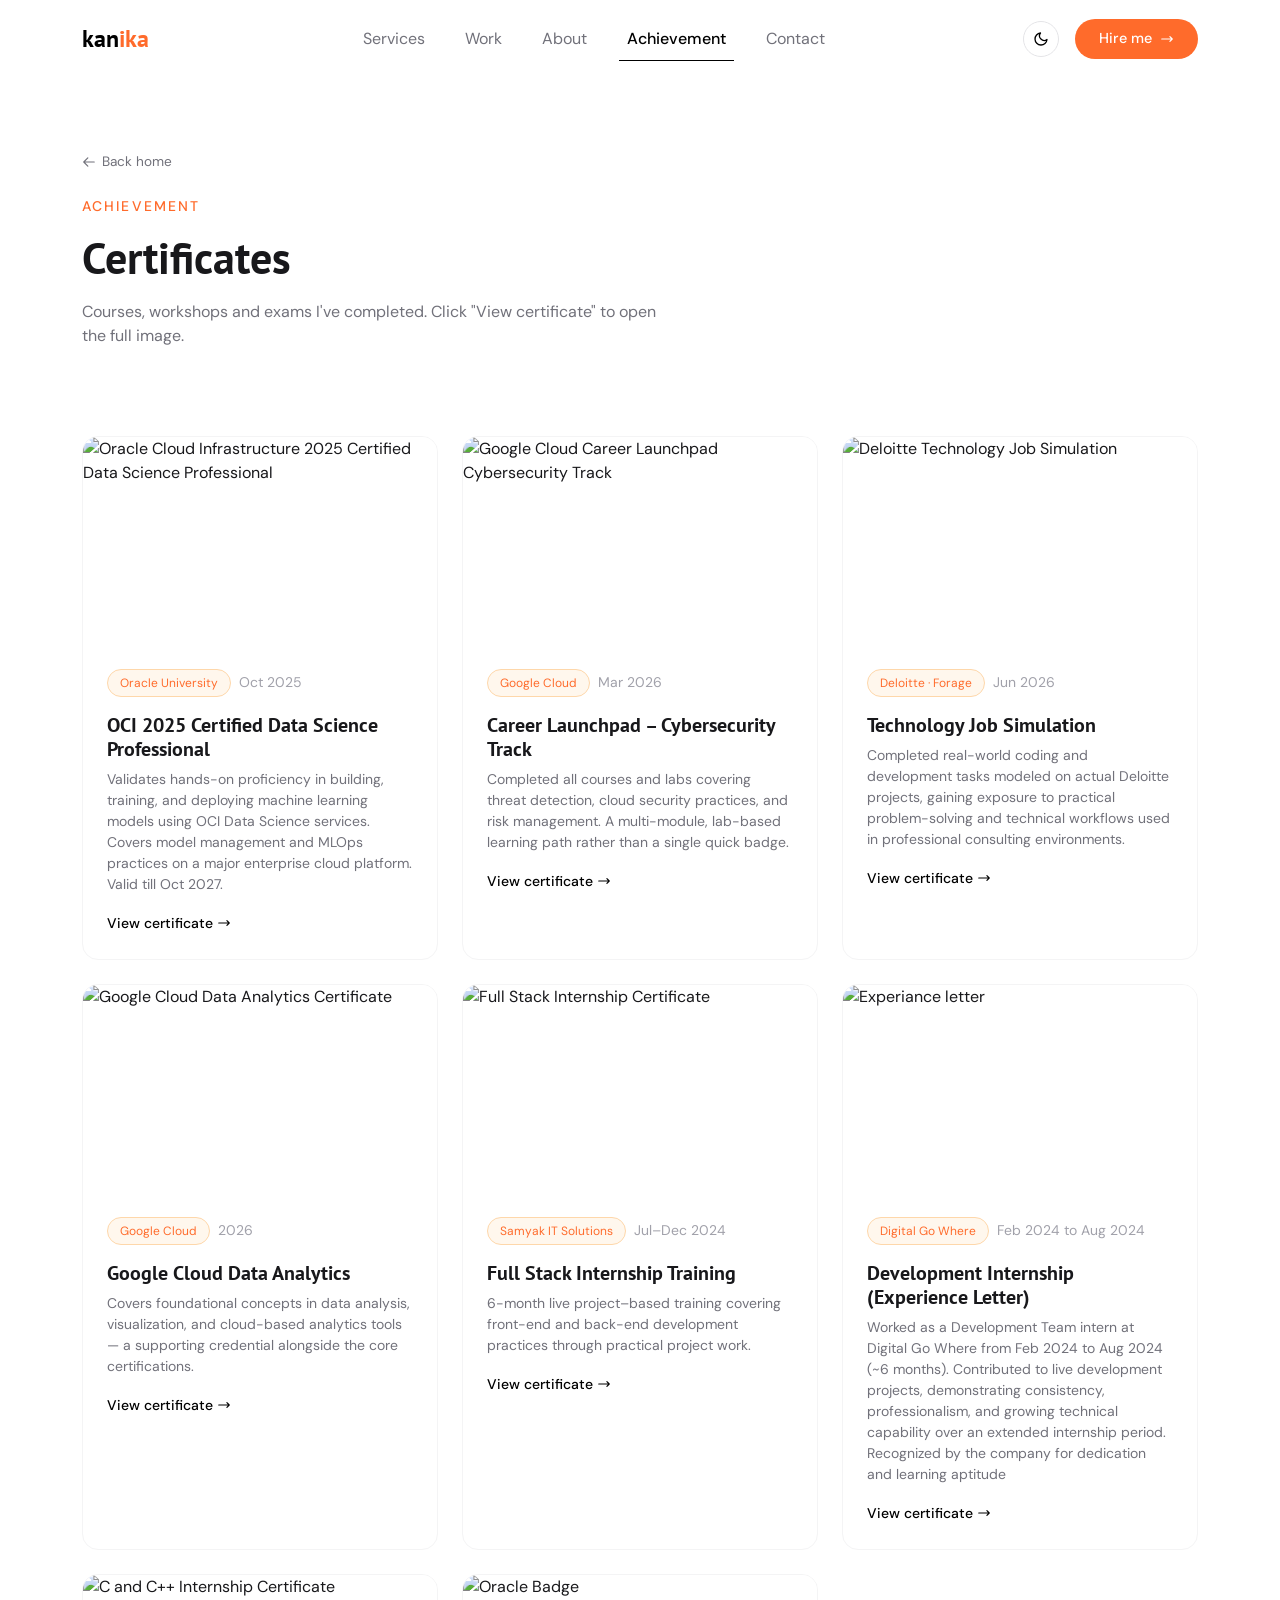
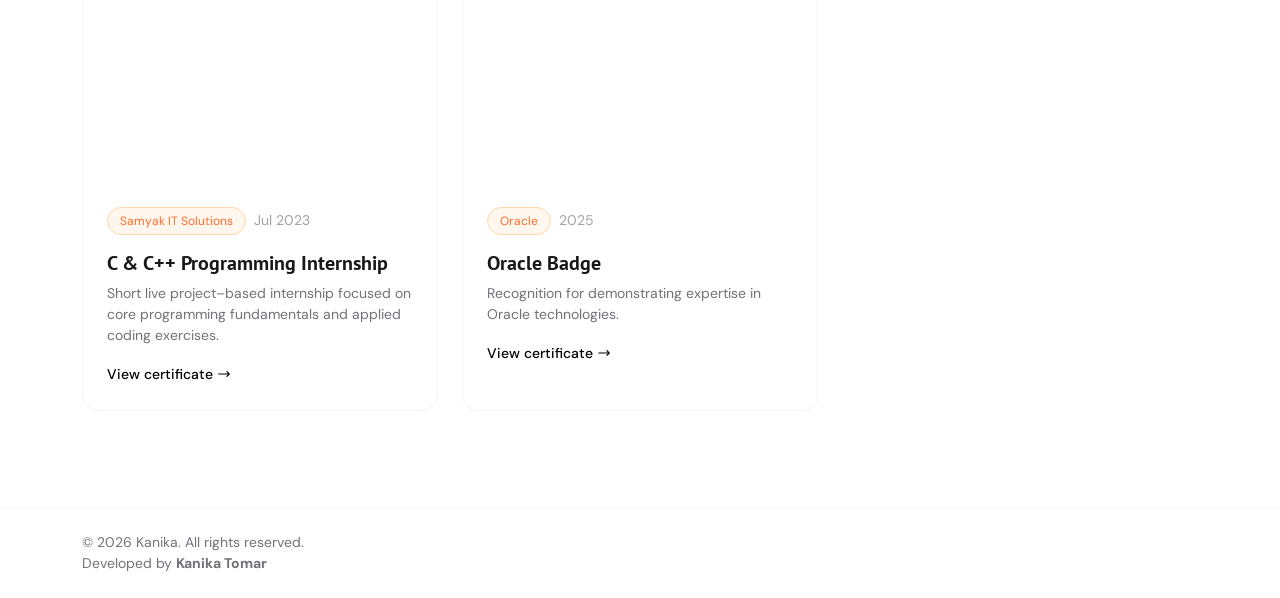
==== frontend/certificates.html @ b63660fa "Portolio improvements" ====
<!DOCTYPE html>
<html lang="en" class="scroll-smooth">
<head>
<meta charset="UTF-8">
<meta name="viewport" content="width=device-width, initial-scale=1.0">
<meta name="description" content="Kanika — Certificates and achievements.">
<meta name="author" content="Kanika">
<title>Certificates — Kanika</title>

<link href="https://cdn.jsdelivr.net/npm/bootstrap@5.3.3/dist/css/bootstrap.min.css" rel="stylesheet">
<link rel="preconnect" href="https://fonts.googleapis.com">
<link rel="preconnect" href="https://fonts.gstatic.com" crossorigin>
<link href="https://fonts.googleapis.com/css2?family=PT+Sans:ital,wght@0,400;0,700;1,400&family=DM+Sans:opsz,wght@9..40,300;9..40,400;9..40,500&display=swap" rel="stylesheet">
<link rel="stylesheet" href="style.css">
</head>

<body>

<!-- ═══ NAV ═══ -->
<header class="navbar-custom" id="mainNav">
  <nav class="navbar navbar-expand-md py-3">
    <div class="container" style="max-width:1140px;">
      <a class="navbar-brand fw-bold fs-4" href="index.html" style="font-family:'PT Sans',sans-serif;">
        <span>kan</span><span class="text-accent">ika</span>
      </a>

      <button class="navbar-toggler border-0 icon-circle" type="button" data-bs-toggle="collapse" data-bs-target="#navMenu" aria-controls="navMenu" aria-expanded="false" aria-label="Toggle menu">
        <svg id="hamOpen" width="16" height="16" fill="none" viewBox="0 0 24 24" stroke="currentColor"><path stroke-linecap="round" stroke-linejoin="round" stroke-width="2" d="M4 6h16M4 12h16M4 18h16"/></svg>
        <svg id="hamClose" width="16" height="16" fill="none" viewBox="0 0 24 24" stroke="currentColor" style="display:none"><path stroke-linecap="round" stroke-linejoin="round" stroke-width="2" d="M6 18L18 6M6 6l12 12"/></svg>
      </button>

      <div class="collapse navbar-collapse" id="navMenu">
        <ul class="navbar-nav mx-auto gap-md-4 gap-3 mt-4 mt-md-0 text-center text-md-start">
          <li class="nav-item"><a class="nav-link nl text-muted-custom" href="index.html#services">Services</a></li>
          <li class="nav-item"><a class="nav-link nl text-muted-custom" href="index.html#work">Work</a></li>
          <li class="nav-item"><a class="nav-link nl text-muted-custom" href="index.html#about">About</a></li>
          <li class="nav-item"><a class="nav-link nl text-muted-custom active" href="index.html#blog">Achievement</a></li>
          <li class="nav-item"><a class="nav-link nl text-muted-custom" href="index.html#contact">Contact</a></li>
        </ul>
        <div class="d-flex d-md-none flex-column align-items-center gap-3 mt-4 pt-3 border-top">
          <a href="index.html#contact" class="btn-accent shimmer">Hire me →</a>
        </div>
      </div>

      <div class="d-flex align-items-center gap-3 order-3">
        <button id="darkToggle" class="icon-circle" aria-label="Toggle dark mode">
          <svg id="iconSun" width="16" height="16" fill="none" viewBox="0 0 24 24" stroke="currentColor"><path stroke-linecap="round" stroke-linejoin="round" stroke-width="2" d="M21 12.79A9 9 0 1111.21 3 7 7 0 0021 12.79z"/></svg>
          <svg id="iconMoon" width="16" height="16" fill="none" viewBox="0 0 24 24" stroke="currentColor" style="display:none"><path stroke-linecap="round" stroke-linejoin="round" stroke-width="2" d="M12 3v1m0 16v1m9-9h-1M4 12H3m15.364-6.364l-.707.707M6.343 17.657l-.707.707M17.657 17.657l-.707-.707M6.343 6.343l-.707-.707M12 8a4 4 0 100 8 4 4 0 000-8z"/></svg>
        </button>
        <a href="index.html#contact" class="btn-accent shimmer d-none d-md-inline-flex align-items-center gap-2">
          Hire me
          <svg width="14" height="14" fill="none" viewBox="0 0 24 24" stroke="currentColor"><path stroke-linecap="round" stroke-linejoin="round" stroke-width="2" d="M17 8l4 4m0 0l-4 4m4-4H3"/></svg>
        </a>
      </div>
    </div>
  </nav>
</header>

<main>

<!-- ═══ PAGE HERO ═══ -->
<section class="page-hero">
  <div class="container" style="max-width:1140px;">
    <a href="index.html" class="breadcrumb-link reveal mb-4 d-inline-flex">
      <svg width="14" height="14" fill="none" viewBox="0 0 24 24" stroke="currentColor"><path stroke-linecap="round" stroke-linejoin="round" stroke-width="2" d="M10 19l-7-7m0 0l7-7m-7 7h18"/></svg>
      Back home
    </a>
    <p class="reveal small fw-medium text-accent text-uppercase mb-3" style="letter-spacing:.15em;">Achievement</p>
    <h1 class="reveal d1 fw-bold mb-3">Certificates</h1>
    <p class="reveal d2 text-muted-custom" style="max-width:36rem;">Courses, workshops and exams I've completed. Click "View certificate" to open the full image.</p>
  </div>
</section>

<!-- ═══ CERTIFICATES GRID ═══ -->
<section class="section-pad pt-4">
  <div class="container" style="max-width:1140px;">
    <div class="row g-4">

      <!-- 1. Oracle -->
      <div class="col-md-4">
        <article class="reveal card-h card-soft h-100" style="overflow:hidden;">
          <div class="pf w-100 cert-img" style="background:#fff;">
            <img src="images/oracle.png" alt="Oracle Cloud Infrastructure 2025 Certified Data Science Professional" style="object-fit:contain;">
          </div>
          <div class="p-4">
            <div class="d-flex align-items-center gap-2 mb-3">
              <span class="badge-tag">Oracle University</span>
              <span class="small" style="color:#a1a1aa;">Oct 2025</span>
            </div>
            <h3 class="fw-bold fs-5 mb-2">OCI 2025 Certified Data Science Professional</h3>
            <p class="small text-muted-custom mb-3">Validates hands-on proficiency in building, training, and deploying machine learning models using OCI Data Science services. Covers model management and MLOps practices on a major enterprise cloud platform. Valid till Oct 2027.</p>
            <button type="button" class="nl small fw-medium d-inline-flex align-items-center gap-1 border-0 bg-transparent p-0" data-bs-toggle="modal" data-bs-target="#certModal" data-img="images/oracle.png" data-title="OCI 2025 Certified Data Science Professional">
              View certificate
              <svg width="14" height="14" fill="none" viewBox="0 0 24 24" stroke="currentColor"><path stroke-linecap="round" stroke-linejoin="round" stroke-width="2" d="M17 8l4 4m0 0l-4 4m4-4H3"/></svg>
            </button>
          </div>
        </article>
      </div>

      <!-- 2. Google Cloud Cybersecurity -->
      <div class="col-md-4">
        <article class="reveal d1 card-h card-soft h-100" style="overflow:hidden;">
          <div class="pf w-100 cert-img" style="background:#fff;">
            <img src="images/google-cloud-cyber.png" alt="Google Cloud Career Launchpad Cybersecurity Track" style="object-fit:contain;">
          </div>
          <div class="p-4">
            <div class="d-flex align-items-center gap-2 mb-3">
              <span class="badge-tag">Google Cloud</span>
              <span class="small" style="color:#a1a1aa;">Mar 2026</span>
            </div>
            <h3 class="fw-bold fs-5 mb-2">Career Launchpad – Cybersecurity Track</h3>
            <p class="small text-muted-custom mb-3">Completed all courses and labs covering threat detection, cloud security practices, and risk management. A multi-module, lab-based learning path rather than a single quick badge.</p>
            <button type="button" class="nl small fw-medium d-inline-flex align-items-center gap-1 border-0 bg-transparent p-0" data-bs-toggle="modal" data-bs-target="#certModal" data-img="images/google-cloud-cyber.png" data-title="Google Cloud Career Launchpad – Cybersecurity Track">
              View certificate
              <svg width="14" height="14" fill="none" viewBox="0 0 24 24" stroke="currentColor"><path stroke-linecap="round" stroke-linejoin="round" stroke-width="2" d="M17 8l4 4m0 0l-4 4m4-4H3"/></svg>
            </button>
          </div>
        </article>
      </div>

      <!-- 3. Deloitte -->
      <div class="col-md-4">
        <article class="reveal d2 card-h card-soft h-100" style="overflow:hidden;">
          <div class="pf w-100 cert-img" style="background:#fff;">
            <img src="images/Deloitte.png" alt="Deloitte Technology Job Simulation" style="object-fit:contain;">
          </div>
          <div class="p-4">
            <div class="d-flex align-items-center gap-2 mb-3">
              <span class="badge-tag">Deloitte · Forage</span>
              <span class="small" style="color:#a1a1aa;">Jun 2026</span>
            </div>
            <h3 class="fw-bold fs-5 mb-2">Technology Job Simulation</h3>
            <p class="small text-muted-custom mb-3">Completed real-world coding and development tasks modeled on actual Deloitte projects, gaining exposure to practical problem-solving and technical workflows used in professional consulting environments.</p>
            <button type="button" class="nl small fw-medium d-inline-flex align-items-center gap-1 border-0 bg-transparent p-0" data-bs-toggle="modal" data-bs-target="#certModal" data-img="images/Deloitte.png" data-title="Deloitte Technology Job Simulation">
              View certificate
              <svg width="14" height="14" fill="none" viewBox="0 0 24 24" stroke="currentColor"><path stroke-linecap="round" stroke-linejoin="round" stroke-width="2" d="M17 8l4 4m0 0l-4 4m4-4H3"/></svg>
            </button>
          </div>
        </article>
      </div>

      <!-- 4. Google Cloud Data Analytics -->
      <div class="col-md-4">
        <article class="reveal d3 card-h card-soft h-100" style="overflow:hidden;">
          <div class="pf w-100 cert-img" style="background:#fff;">
            <img src="images/google-cloud-data-analytics-certificate.png" alt="Google Cloud Data Analytics Certificate" style="object-fit:contain;">
          </div>
          <div class="p-4">
            <div class="d-flex align-items-center gap-2 mb-3">
              <span class="badge-tag">Google Cloud</span>
              <span class="small" style="color:#a1a1aa;">2026</span>
            </div>
            <h3 class="fw-bold fs-5 mb-2">Google Cloud Data Analytics</h3>
            <p class="small text-muted-custom mb-3">Covers foundational concepts in data analysis, visualization, and cloud-based analytics tools — a supporting credential alongside the core certifications.</p>
            <button type="button" class="nl small fw-medium d-inline-flex align-items-center gap-1 border-0 bg-transparent p-0" data-bs-toggle="modal" data-bs-target="#certModal" data-img="images/google-cloud-data-analytics-certificate.png" data-title="Google Cloud Data Analytics Certificate">
              View certificate
              <svg width="14" height="14" fill="none" viewBox="0 0 24 24" stroke="currentColor"><path stroke-linecap="round" stroke-linejoin="round" stroke-width="2" d="M17 8l4 4m0 0l-4 4m4-4H3"/></svg>
            </button>
          </div>
        </article>
      </div>

      <!-- 5. Samyak Full Stack -->
      <div class="col-md-4">
        <article class="reveal d4 card-h card-soft h-100" style="overflow:hidden;">
          <div class="pf w-100 cert-img" style="background:#fff;">
            <img src="images/web.png" alt="Full Stack Internship Certificate" style="object-fit:contain;">
          </div>
          <div class="p-4">
            <div class="d-flex align-items-center gap-2 mb-3">
              <span class="badge-tag">Samyak IT Solutions</span>
              <span class="small" style="color:#a1a1aa;">Jul–Dec 2024</span>
            </div>
            <h3 class="fw-bold fs-5 mb-2">Full Stack Internship Training</h3>
            <p class="small text-muted-custom mb-3">6-month live project–based training covering front-end and back-end development practices through practical project work.</p>
            <button type="button" class="nl small fw-medium d-inline-flex align-items-center gap-1 border-0 bg-transparent p-0" data-bs-toggle="modal" data-bs-target="#certModal" data-img="images/web.png" data-title="Full Stack Internship Training">
              View certificate
              <svg width="14" height="14" fill="none" viewBox="0 0 24 24" stroke="currentColor"><path stroke-linecap="round" stroke-linejoin="round" stroke-width="2" d="M17 8l4 4m0 0l-4 4m4-4H3"/></svg>
            </button>
          </div>
        </article>
      </div>

       <!-- 6. DGW -->
      <div class="col-md-4">
        <article class="reveal card-h card-soft h-100" style="overflow:hidden;">
          <div class="pf w-100 cert-img" style="background:#fff;">
            <img src="images/DGW.png" alt="Experiance letter" style="object-fit:contain;">
          </div>
          <div class="p-4">
            <div class="d-flex align-items-center gap-2 mb-3">
              <span class="badge-tag">Digital Go Where</span>
              <span class="small" style="color:#a1a1aa;">Feb 2024 to Aug 2024</span>
            </div>
            <h3 class="fw-bold fs-5 mb-2">Development Internship (Experience Letter)</h3>
            <p class="small text-muted-custom mb-3">Worked as a Development Team intern at Digital Go Where from Feb 2024 to Aug 2024 (~6 months). Contributed to live development projects, demonstrating consistency, professionalism, and growing technical capability over an extended internship period. Recognized by the company for dedication and learning aptitude</p>
            <button type="button" class="nl small fw-medium d-inline-flex align-items-center gap-1 border-0 bg-transparent p-0" data-bs-toggle="modal" data-bs-target="#certModal" data-img="images/DGW.png" data-title="Experiance">
              View certificate
              <svg width="14" height="14" fill="none" viewBox="0 0 24 24" stroke="currentColor"><path stroke-linecap="round" stroke-linejoin="round" stroke-width="2" d="M17 8l4 4m0 0l-4 4m4-4H3"/></svg>
            </button>
          </div>
        </article>
      </div>

      <!-- 7. Samyak C/C++ -->
      <div class="col-md-4">
        <article class="reveal card-h card-soft h-100" style="overflow:hidden;">
          <div class="pf w-100 cert-img" style="background:#fff;">
            <img src="images/c.png" alt="C and C++ Internship Certificate" style="object-fit:contain;">
          </div>
          <div class="p-4">
            <div class="d-flex align-items-center gap-2 mb-3">
              <span class="badge-tag">Samyak IT Solutions</span>
              <span class="small" style="color:#a1a1aa;">Jul 2023</span>
            </div>
            <h3 class="fw-bold fs-5 mb-2">C &amp; C++ Programming Internship</h3>
            <p class="small text-muted-custom mb-3">Short live project–based internship focused on core programming fundamentals and applied coding exercises.</p>
            <button type="button" class="nl small fw-medium d-inline-flex align-items-center gap-1 border-0 bg-transparent p-0" data-bs-toggle="modal" data-bs-target="#certModal" data-img="images/c.png" data-title="C & C++ Programming Internship">
              View certificate
              <svg width="14" height="14" fill="none" viewBox="0 0 24 24" stroke="currentColor"><path stroke-linecap="round" stroke-linejoin="round" stroke-width="2" d="M17 8l4 4m0 0l-4 4m4-4H3"/></svg>
            </button>
          </div>
        </article>
      </div>

      <!-- 8.Oracle badge -->
      <div class="col-md-4">
        <article class="reveal card-h card-soft h-100" style="overflow:hidden;">
          <div class="pf w-100 cert-img" style="background:#fff;">
            <img src="images/OCI25DSOCP.jpg" alt="Oracle Badge" style="object-fit:contain;">
          </div>
          <div class="p-4">
            <div class="d-flex align-items-center gap-2 mb-3">
              <span class="badge-tag">Oracle</span>
              <span class="small" style="color:#a1a1aa;">2025</span>
            </div>
            <h3 class="fw-bold fs-5 mb-2">Oracle Badge</h3>
            <p class="small text-muted-custom mb-3">Recognition for demonstrating expertise in Oracle technologies.</p>
            <button type="button" class="nl small fw-medium d-inline-flex align-items-center gap-1 border-0 bg-transparent p-0" data-bs-toggle="modal" data-bs-target="#certModal" data-img="images/OCI25DSOCP.jpg" data-title="Oracle Badge">
              View certificate
              <svg width="14" height="14" fill="none" viewBox="0 0 24 24" stroke="currentColor"><path stroke-linecap="round" stroke-linejoin="round" stroke-width="2" d="M17 8l4 4m0 0l-4 4m4-4H3"/></svg>
            </button>
          </div>
        </article>
      </div>


    </div>
  </div>
</section>

</main>

<!-- ═══ CERTIFICATE LIGHTBOX MODAL ═══ -->
<div class="modal fade" id="certModal" tabindex="-1" aria-hidden="true">
  <div class="modal-dialog modal-dialog-centered modal-lg">
    <div class="modal-content card-soft border-0">
      <div class="modal-header border-0 pb-0">
        <h5 class="modal-title fw-bold" id="certModalTitle">Certificate</h5>
        <button type="button" class="btn-close" data-bs-dismiss="modal" aria-label="Close"></button>
      </div>
      <div class="modal-body d-flex justify-content-center pt-2">
        <img id="certModalImg" src="" alt="Certificate preview" style="max-width:100%;max-height:75vh;border-radius:.75rem;">
      </div>
    </div>
  </div>
</div>

<footer>
  <div class="container py-4 d-flex flex-column flex-sm-row align-items-center justify-content-between gap-3" style="max-width:1140px;">
    <p class="small text-muted-custom mb-0">© <span id="yr"></span> Kanika. All rights reserved. <br> Developed by <a href="https://github.com/KanikaTomar18" target="_blank" class="fw-bold">Kanika Tomar</a></p>
  </div>
</footer>

<script src="https://code.jquery.com/jquery-3.7.1.min.js"></script>
<script src="https://cdn.jsdelivr.net/npm/bootstrap@5.3.3/dist/js/bootstrap.bundle.min.js"></script>

<script>
$(function () {
  /* dark mode */
  var saved = localStorage.getItem('theme');
  var prefersDark = window.matchMedia('(prefers-color-scheme: dark)').matches;
  var isDark = saved === 'dark' || (!saved && prefersDark);
  function applyTheme(dark) {
    document.documentElement.setAttribute('data-bs-theme', dark ? 'dark' : 'light');
    $('#iconSun').toggle(!dark);
    $('#iconMoon').toggle(dark);
    localStorage.setItem('theme', dark ? 'dark' : 'light');
  }
  applyTheme(isDark);
  $('#darkToggle').on('click', function () { isDark = !isDark; applyTheme(isDark); });

  /* navbar scroll shadow */
  $(window).on('scroll', function () {
    $('#mainNav').toggleClass('scrolled', $(window).scrollTop() > 20);
  });

  /* mobile menu icon swap + close on link click */
  var navMenu = document.getElementById('navMenu');
  var bsCollapse = new bootstrap.Collapse(navMenu, { toggle: false });
  $('#navMenu').on('show.bs.collapse', function () { $('#hamOpen').hide(); $('#hamClose').show(); });
  $('#navMenu').on('hide.bs.collapse', function () { $('#hamOpen').show(); $('#hamClose').hide(); });
  $('#navMenu a').on('click', function () { if ($('#navMenu').hasClass('show')) bsCollapse.hide(); });

  /* reveal on scroll */
  var io = new IntersectionObserver(function (entries) {
    entries.forEach(function (entry) {
      if (entry.isIntersecting) { entry.target.classList.add('in'); io.unobserve(entry.target); }
    });
  }, { threshold: 0.1, rootMargin: '0px 0px -40px 0px' });
  document.querySelectorAll('.reveal').forEach(function (el) { io.observe(el); });

  /* certificate lightbox modal */
  $('#certModal').on('show.bs.modal', function (e) {
    var btn = $(e.relatedTarget);
    $('#certModalImg').attr('src', btn.data('img'));
    $('#certModalTitle').text(btn.data('title'));
  });

  $('#yr').text(new Date().getFullYear());
});
</script>

</body>
</html>
---- frontend/style.css ----
:root{
  --accent:#FF6B2B;
  --accent-light:#FF8F5C;
}
*,*::before,*::after{box-sizing:border-box}
html,body{font-family:'DM Sans',sans-serif}
h1,h2,h3,h4,h5,h6{font-family:'PT Sans',sans-serif}
body{
  background:#fff;
  color:#18181b;
  transition:background-color .3s,color .3s;
}
[data-bs-theme="dark"] body{background:#09090b;color:#f4f4f5;}

a{text-decoration:none;color:inherit}

.text-accent{color:var(--accent)!important}
.bg-accent{background-color:var(--accent)!important}
.border-accent{border-color:var(--accent)!important}

/* scrollbar */
::-webkit-scrollbar{width:5px}
::-webkit-scrollbar-track{background:transparent}
::-webkit-scrollbar-thumb{background:var(--accent);border-radius:99px}

/* reveal on scroll */
.reveal{opacity:0;transform:translateY(26px);transition:opacity .6s cubic-bezier(.4,0,.2,1),transform .6s cubic-bezier(.4,0,.2,1)}
.reveal.in{opacity:1;transform:none}
.d1{transition-delay:.08s}.d2{transition-delay:.16s}.d3{transition-delay:.24s}.d4{transition-delay:.32s}

/* nav underline animation */
.nl{position:relative}
.nl::after{content:'';position:absolute;bottom:-2px;left:0;width:0;height:1.5px;background:currentColor;transition:width .22s cubic-bezier(.4,0,.2,1)}
.nl:hover::after,.nl.active::after{width:100%}
.nl.active{font-weight:500}

/* shimmer button */
.shimmer{position:relative;overflow:hidden}
.shimmer::after{content:'';position:absolute;top:0;left:-100%;width:60%;height:100%;background:rgba(255,255,255,.18);transform:skewX(-20deg);transition:left .4s cubic-bezier(.4,0,.2,1)}
.shimmer:hover::after{left:160%}

/* photo frames */
.pf{overflow:hidden;background:#d4d4d8;border-radius:1.5rem}
.pf img{width:100%;height:100%;object-fit:cover;display:block}

/* card hover */
.card-h{transition:transform .28s cubic-bezier(.4,0,.2,1),border-color .18s}
.card-h:hover{transform:translateY(-4px)}

/* skill tag */
.stag{transition:border-color .18s}

/* section spacing */
.section-pad{padding:6rem 0}
.section-alt{background:#fafafa}
[data-bs-theme="dark"] .section-alt{background:rgba(39,39,42,.4)}

/* navbar */
.navbar-custom{
  position:fixed;top:0;left:0;right:0;z-index:1050;
  transition:all .3s;
  background:transparent;
}
.navbar-custom.scrolled{
  background:rgba(255,255,255,.9);
  backdrop-filter:blur(8px);
  box-shadow:0 1px 8px rgba(0,0,0,.05);
}
[data-bs-theme="dark"] .navbar-custom.scrolled{
  background:rgba(9,9,11,.9);
}

.btn-accent{
  background:var(--accent);color:#fff;border:none;border-radius:999px;
  padding:.6rem 1.5rem;font-weight:500;font-size:.9rem;
  transition:background-color .2s;
}
.btn-accent:hover{background:var(--accent-light);color:#fff}

.btn-outline-dark-custom{
  border:1px solid #d4d4d8;border-radius:999px;padding:.6rem 1.5rem;font-size:.9rem;font-weight:500;
  color:#3f3f46;transition:background-color .2s;
}
[data-bs-theme="dark"] .btn-outline-dark-custom{border-color:#3f3f46;color:#d4d4d8}
.btn-outline-dark-custom:hover{background:#f4f4f5}
[data-bs-theme="dark"] .btn-outline-dark-custom:hover{background:#18181b}

.btn-hero-primary{
  background:#18181b;color:#fff;border-radius:999px;padding:.85rem 1.75rem;font-weight:500;font-size:.9rem;
  transition:background-color .2s;
}
.btn-hero-primary:hover{background:#3f3f46;color:#fff}
[data-bs-theme="dark"] .btn-hero-primary{background:#fff;color:#18181b}
[data-bs-theme="dark"] .btn-hero-primary:hover{background:#e4e4e7}

.icon-circle{
  width:36px;height:36px;display:flex;align-items:center;justify-content:center;
  border-radius:50%;border:1px solid #e4e4e7;background:transparent;
}
[data-bs-theme="dark"] .icon-circle{border-color:#27272a}
.icon-circle:hover{background:#f4f4f5}
[data-bs-theme="dark"] .icon-circle:hover{background:#18181b}

.bg-blob{position:absolute;border-radius:50%;filter:blur(60px);pointer-events:none;z-index:0}

.card-soft{
  background:#fff;border:1px solid #f4f4f5;border-radius:1rem;
}
[data-bs-theme="dark"] .card-soft{background:#18181b;border-color:#27272a}

.card-dark-feat{
  background:#18181b;border:1px solid #27272a;border-radius:1rem;color:#fff;
}
[data-bs-theme="dark"] .card-dark-feat{background:#27272a}

.text-muted-custom{color:#71717a}
[data-bs-theme="dark"] .text-muted-custom{color:#a1a1aa}

.icon-box{
  width:48px;height:48px;border-radius:.75rem;display:flex;align-items:center;justify-content:center;
  background:#fff7ed;
}
[data-bs-theme="dark"] .icon-box{background:#27272a}
.icon-box-dark{background:#27272a}
[data-bs-theme="dark"] .icon-box-dark{background:#3f3f46}

.badge-tag{
  font-size:.75rem;background:#fff7ed;color:var(--accent);border:1px solid #fed7aa;padding:.25rem .75rem;border-radius:999px;
}
[data-bs-theme="dark"] .badge-tag{background:#27272a;border-color:#3f3f46}
.badge-tag-neutral{
  font-size:.75rem;background:#e4e4e7;color:#52525b;padding:.25rem .75rem;border-radius:999px;
}
[data-bs-theme="dark"] .badge-tag-neutral{background:#27272a;color:#a1a1aa}

.contact-section-bg{
  background:#18181b;border-radius:1.5rem;padding:3.5rem;position:relative;overflow:hidden;color:#fff;
}
[data-bs-theme="dark"] .contact-section-bg{background:#27272a}

.form-control-dark{
  background:#27272a;border:1px solid #3f3f46;color:#fff;border-radius:.75rem;padding:.75rem 1rem;font-size:.9rem;
}
.form-control-dark::placeholder{color:#52525b}
.form-control-dark:focus{background:#27272a;border-color:var(--accent);color:#fff;box-shadow:none}

footer{border-top:1px solid #f4f4f5}
[data-bs-theme="dark"] footer{border-top:1px solid #27272a}

@media (prefers-reduced-motion: reduce){
  .reveal{transition:none;opacity:1;transform:none}
}

/* ============================================================
   NEW — additions for projects.html / case01.html / certificates.html
   (nothing above this line was changed)
   ============================================================ */

/* generic inner page hero (title + intro under the fixed navbar) */
.page-hero{padding:9.5rem 0 3rem;}
.page-hero h1{font-size:2.75rem;line-height:1.15;}

/* breadcrumb back-link used on subpages */
.breadcrumb-link{font-size:.85rem;color:#71717a;display:inline-flex;align-items:center;gap:.4rem;}
[data-bs-theme="dark"] .breadcrumb-link{color:#a1a1aa}
.breadcrumb-link:hover{color:var(--accent)}

/* category filter buttons — projects.html */
.filter-btn{
  border:1px solid #e4e4e7;background:transparent;color:#52525b;border-radius:999px;
  padding:.5rem 1.25rem;font-size:.85rem;font-weight:500;transition:all .2s;cursor:pointer;
}
[data-bs-theme="dark"] .filter-btn{border-color:#3f3f46;color:#a1a1aa}
.filter-btn:hover{border-color:var(--accent);color:var(--accent)}
.filter-btn.active{background:var(--accent);border-color:var(--accent);color:#fff}

/* fade for filtered-out project cards */
.project-card{transition:opacity .25s,transform .25s;}
.project-card.hide{display:none;}

/* case study meta pills */
.meta-pill{background:#f4f4f5;border-radius:.75rem;padding:1rem 1.25rem;}
[data-bs-theme="dark"] .meta-pill{background:#18181b}
.meta-pill .meta-label{font-size:.7rem;text-transform:uppercase;letter-spacing:.1em;color:#a1a1aa;display:block;margin-bottom:.25rem;}
.meta-pill .meta-value{font-weight:600;font-size:.95rem;}

/* case study cover + gallery images */
.case-cover{width:100%;border-radius:1rem;overflow:hidden;background:#d4d4d8;}
.case-cover img{width:100%;display:block;object-fit:cover;}
.gallery-img{border-radius:1rem;overflow:hidden;background:#d4d4d8;}
.gallery-img img{width:100%;height:100%;object-fit:cover;display:block;}

/* prev/next case navigation cards */
.case-nav-link{border:1px solid #e4e4e7;border-radius:1rem;padding:1.5rem;transition:.2s;display:block;}
[data-bs-theme="dark"] .case-nav-link{border-color:#27272a}
.case-nav-link:hover{border-color:var(--accent)}

/* certificate cards */
.cert-img{height:13rem;border-radius:0;}

/* ============================================================
   recruiter-friendly project cards (index.html + projects.html)
   ============================================================ */
.proj-card{padding:1.75rem;}
.proj-icon{
  width:44px;height:44px;border-radius:.65rem;background:#fff7ed;
  display:flex;align-items:center;justify-content:center;flex-shrink:0;
}
[data-bs-theme="dark"] .proj-icon{background:#27272a}

.tech-tag{
  font-size:.7rem;background:#f4f4f5;color:#52525b;padding:.3rem .7rem;
  border-radius:999px;border:1px solid #e4e4e7;
}
[data-bs-theme="dark"] .tech-tag{background:#27272a;color:#a1a1aa;border-color:#3f3f46}

.proj-highlight{
  font-size:.78rem;color:var(--accent);font-weight:500;
  display:flex;align-items:center;gap:.4rem;
}

.proj-actions{display:flex;gap:.6rem;flex-wrap:wrap}

.btn-proj-primary{
  background:var(--accent);color:#fff;border-radius:999px;padding:.5rem 1.2rem;
  font-size:.82rem;font-weight:500;display:inline-flex;align-items:center;gap:.4rem;
  transition:background-color .2s;
}
.btn-proj-primary:hover{background:var(--accent-light);color:#fff}

.btn-proj-secondary{
  border:1px solid #d4d4d8;border-radius:999px;padding:.5rem 1.2rem;
  font-size:.82rem;font-weight:500;color:#3f3f46;display:inline-flex;align-items:center;gap:.4rem;
  transition:.2s;
}
[data-bs-theme="dark"] .btn-proj-secondary{border-color:#3f3f46;color:#d4d4d8}
.btn-proj-secondary:hover{background:#f4f4f5}
[data-bs-theme="dark"] .btn-proj-secondary:hover{background:#18181b}

.proj-thumb {
  width: 100%;
  aspect-ratio: 16 / 9;
  overflow: hidden;
  border-radius: 10px;
  background: #11151c; /* placeholder color while image loads */
}
.proj-thumb img {
  width: 100%;
  height: 100%;
  object-fit: cover;
  display: block;
}
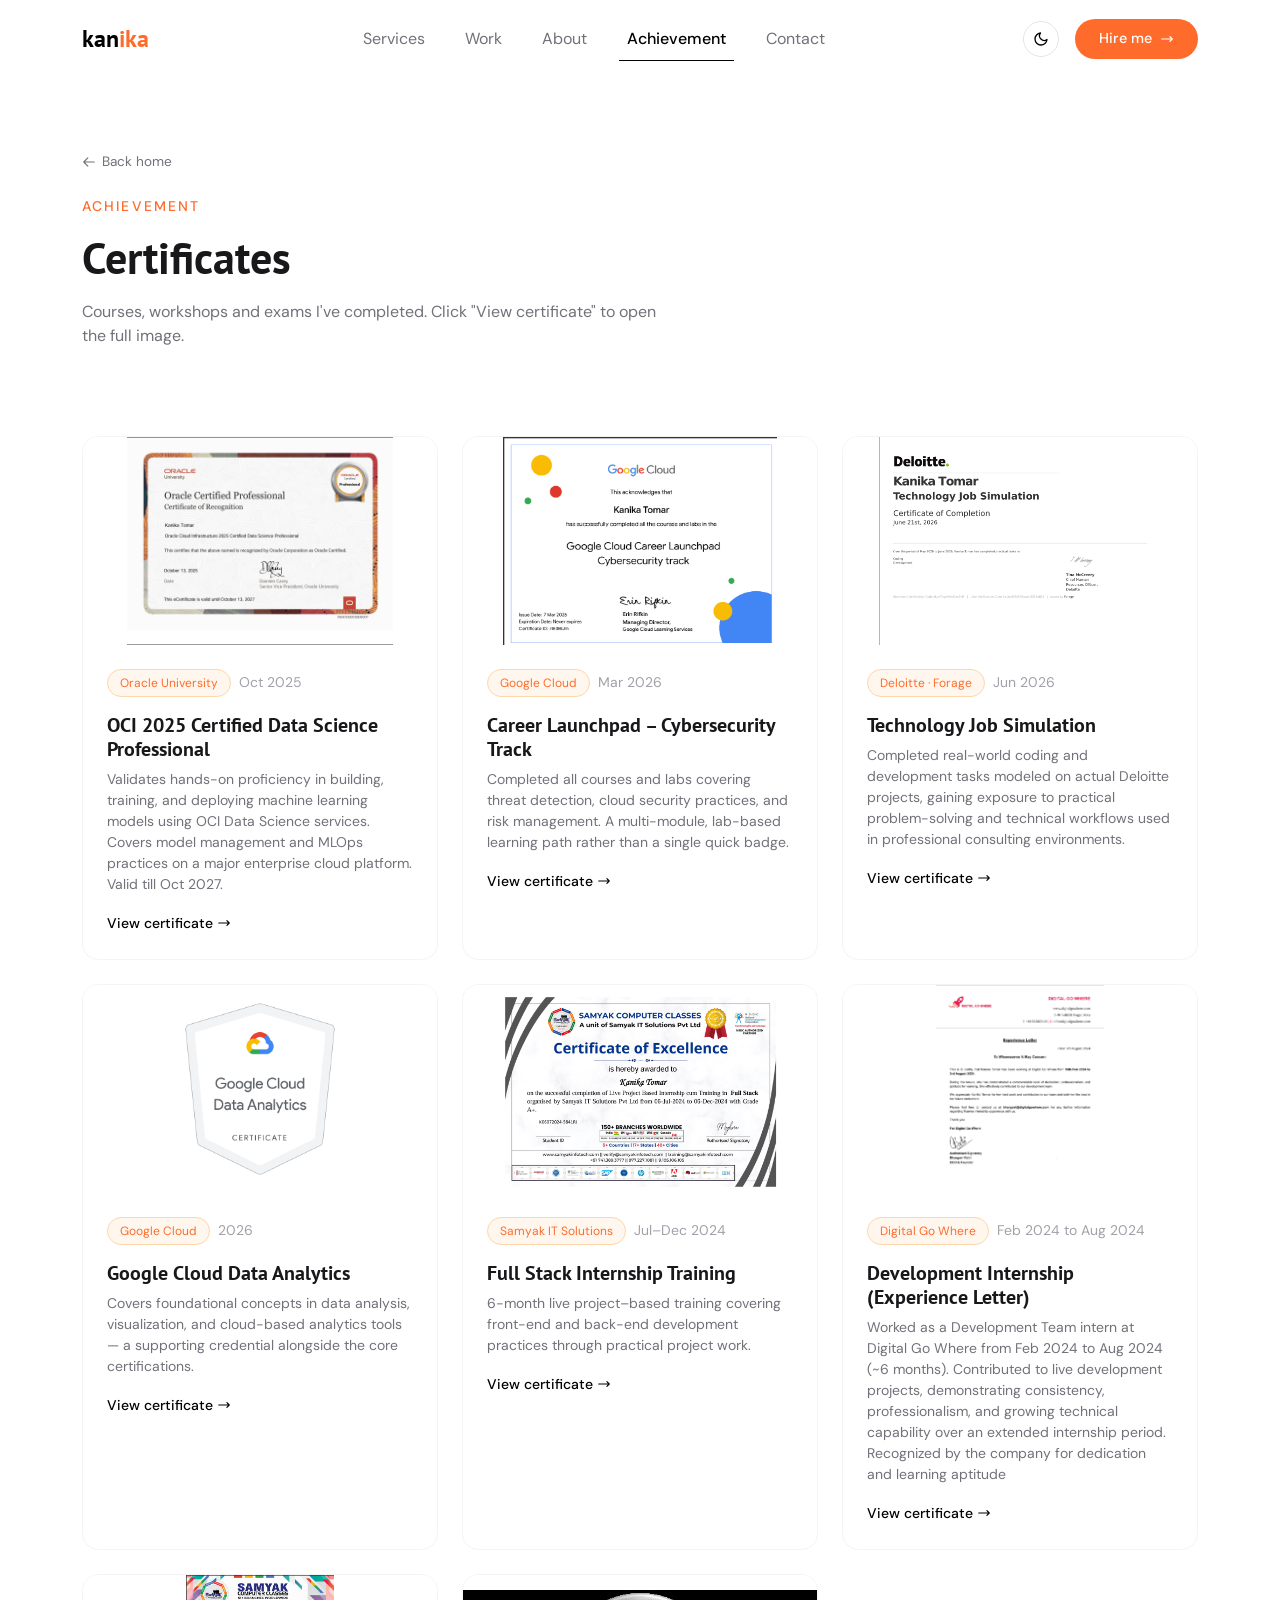
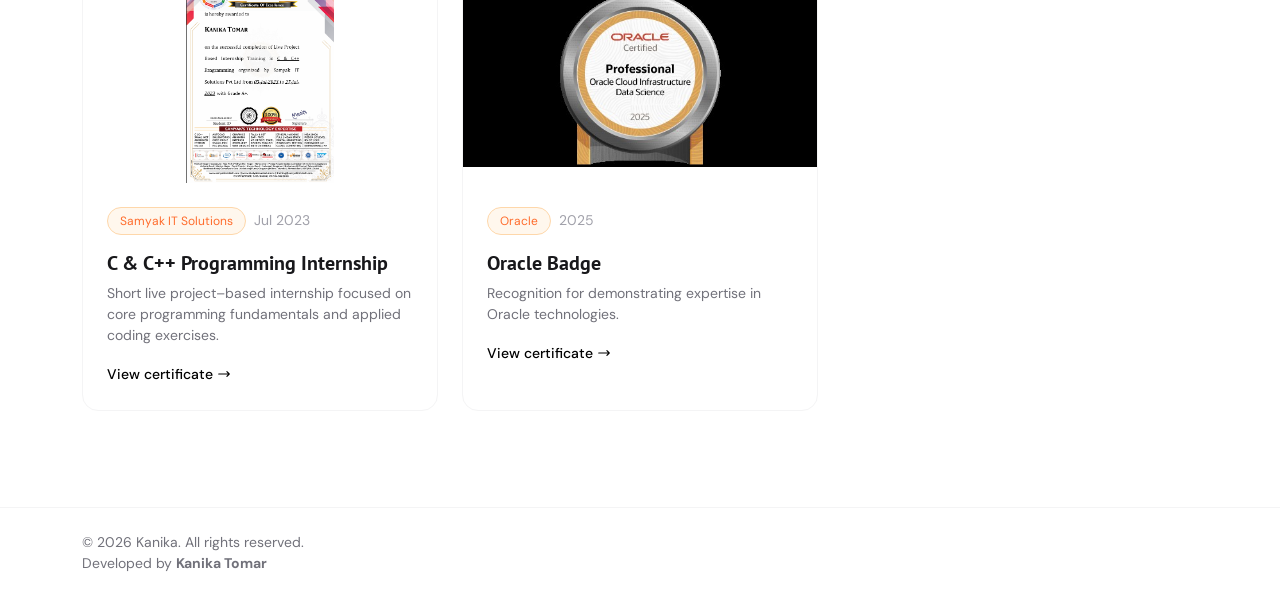
==== commit 28c4af5d: "New Updates" ====
(no text change in the page or its own stylesheets)
